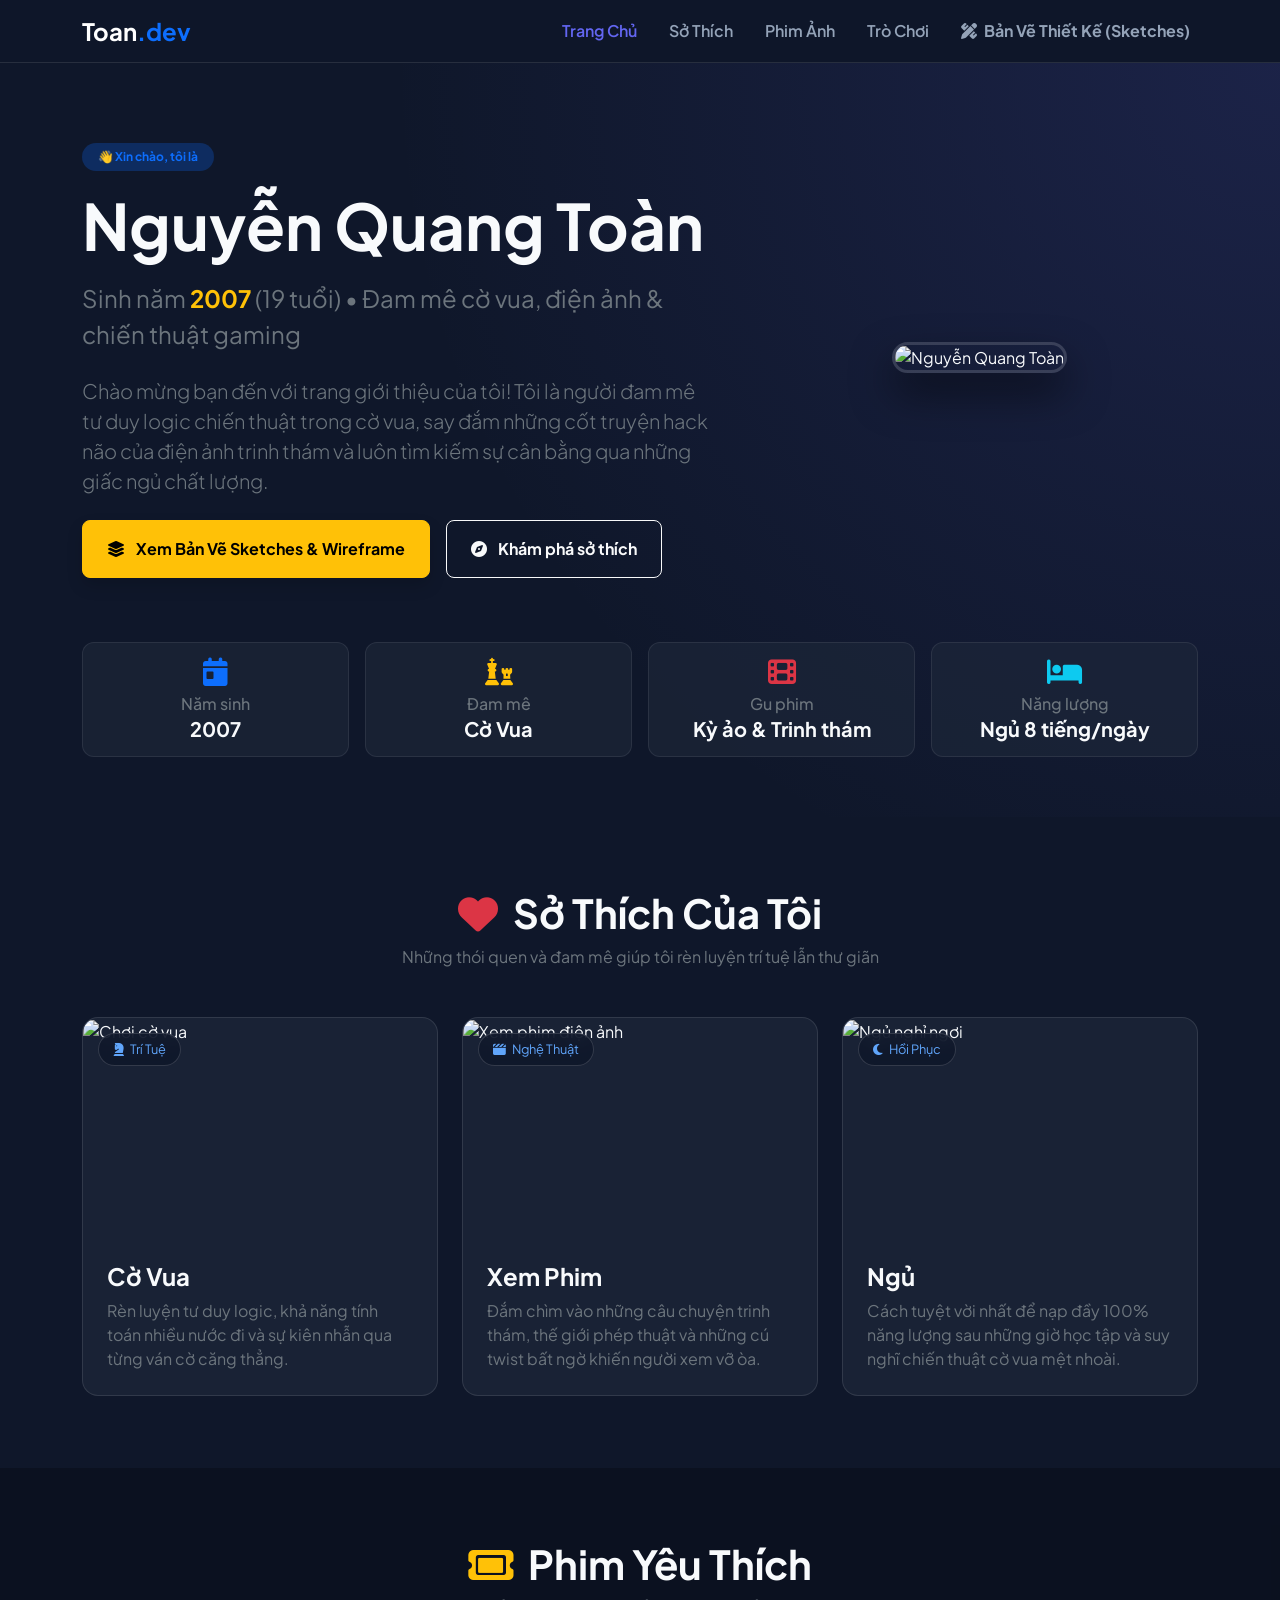
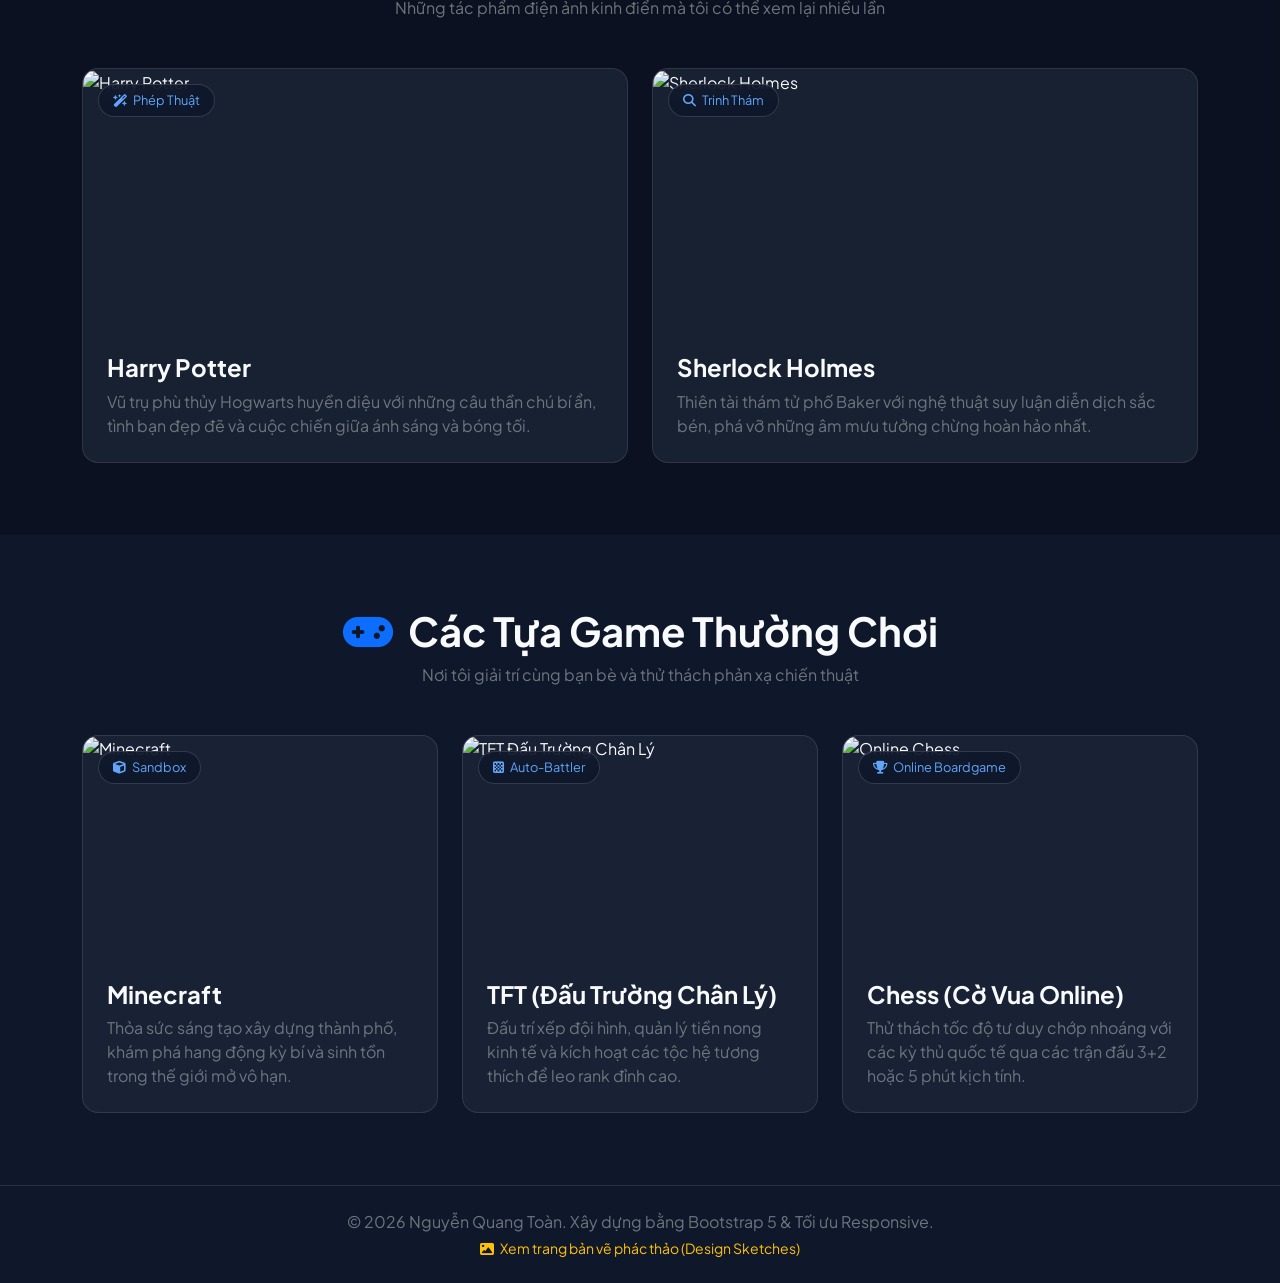
==== index.html @ f93c945f "nice nice" ====
<!DOCTYPE html>
<html lang="vi">
<head>
    <meta charset="UTF-8">
    <meta name="viewport" content="width=device-width, initial-scale=1.0">
    <title>Nguyễn Quang Toàn - Trang Chủ Giới Thiệu (Bootstrap 5)</title>
    <!-- Bootstrap 5.3 CSS -->
    <link href="https://cdn.jsdelivr.net/npm/bootstrap@5.3.2/dist/css/bootstrap.min.css" rel="stylesheet">
    <!-- Font Awesome Icons -->
    <link rel="stylesheet" href="https://cdnjs.cloudflare.com/ajax/libs/font-awesome/6.4.0/css/all.min.css">
    <!-- Google Fonts -->
    <link href="https://fonts.googleapis.com/css2?family=Plus+Jakarta+Sans:wght@400;500;600;700;800&display=swap" rel="stylesheet">
    <style>
        body {
            font-family: 'Plus Jakarta Sans', sans-serif;
            background-color: #0f172a;
            color: #f8fafc;
        }
        .navbar {
            backdrop-filter: blur(12px);
            background-color: rgba(15, 23, 42, 0.85);
            border-bottom: 1px solid rgba(255, 255, 255, 0.1);
        }
        .nav-link {
            color: #94a3b8 !important;
            font-weight: 600;
            transition: all 0.3s;
        }
        .nav-link:hover, .nav-link.active {
            color: #6366f1 !important;
        }
        .card-custom {
            background-color: rgba(30, 41, 59, 0.7);
            border: 1px solid rgba(255, 255, 255, 0.1);
            border-radius: 16px;
            transition: transform 0.3s, box-shadow 0.3s, border-color 0.3s;
            overflow: hidden;
            height: 100%;
        }
        .card-custom:hover {
            transform: translateY(-6px);
            box-shadow: 0 15px 30px rgba(99, 102, 241, 0.25);
            border-color: #6366f1;
        }
        .card-img-wrapper {
            height: 220px;
            overflow: hidden;
            position: relative;
        }
        .card-img-wrapper img {
            width: 100%;
            height: 100%;
            object-fit: cover;
            transition: transform 0.5s;
        }
        .card-custom:hover .card-img-wrapper img {
            transform: scale(1.1);
        }
        .badge-cat {
            position: absolute;
            top: 15px;
            left: 15px;
            background: rgba(15, 23, 42, 0.85);
            backdrop-filter: blur(8px);
            padding: 6px 14px;
            border-radius: 30px;
            font-size: 0.8rem;
            color: #60a5fa;
            border: 1px solid rgba(255, 255, 255, 0.15);
        }
        .hero-banner {
            padding: 80px 0 60px 0;
            background: radial-gradient(circle at top right, rgba(99, 102, 241, 0.15), transparent 60%);
        }
        .btn-custom {
            background: linear-gradient(135deg, #6366f1, #4f46e5);
            color: #fff;
            border: none;
            padding: 12px 28px;
            border-radius: 10px;
            font-weight: 600;
            transition: all 0.3s;
        }
        .btn-custom:hover {
            transform: translateY(-2px);
            box-shadow: 0 8px 20px rgba(99, 102, 241, 0.4);
            color: #fff;
        }
        .avatar-box {
            border-radius: 24px;
            overflow: hidden;
            box-shadow: 0 20px 40px rgba(0, 0, 0, 0.5);
            border: 3px solid rgba(255, 255, 255, 0.15);
        }
        .stat-badge {
            background-color: rgba(30, 41, 59, 0.6);
            border: 1px solid rgba(255, 255, 255, 0.08);
            border-radius: 12px;
            padding: 15px 20px;
        }
    </style>
</head>
<body>

    <!-- Bootstrap Navbar -->
    <nav class="navbar navbar-expand-lg navbar-dark sticky-top">
        <div class="container">
            <a class="navbar-brand fw-bold fs-4" href="index.html">Toan<span class="text-primary">.dev</span></a>
            <button class="navbar-toggler" type="button" data-bs-toggle="collapse" data-bs-target="#navContent">
                <span class="navbar-toggler-icon"></span>
            </button>
            <div class="collapse navbar-collapse" id="navContent">
                <ul class="navbar-nav ms-auto mb-2 mb-lg-0 gap-lg-3">
                    <li class="nav-item"><a class="nav-link active" href="index.html">Trang Chủ</a></li>
                    <li class="nav-item"><a class="nav-link" href="#hobbies">Sở Thích</a></li>
                    <li class="nav-item"><a class="nav-link" href="#movies">Phim Ảnh</a></li>
                    <li class="nav-item"><a class="nav-link" href="#games">Trò Chơi</a></li>
                    <li class="nav-item"><a class="nav-link text-warning fw-bold" href="landingpage.html"><i class="fa-solid fa-pen-ruler me-1"></i> Bản Vẽ Thiết Kế (Sketches)</a></li>
                </ul>
            </div>
        </div>
    </nav>

    <!-- Hero Section -->
    <header class="hero-banner">
        <div class="container">
            <div class="row align-items-center g-5">
                <div class="col-lg-7 text-center text-lg-start">
                    <span class="badge bg-primary bg-opacity-25 text-primary px-3 py-2 rounded-pill fw-bold mb-3 d-inline-block">
                        👋 Xin chào, tôi là
                    </span>
                    <h1 class="display-3 fw-bold mb-3">Nguyễn Quang Toàn</h1>
                    <p class="fs-4 text-secondary mb-4">Sinh năm <strong class="text-warning">2007</strong> (19 tuổi) • Đam mê cờ vua, điện ảnh & chiến thuật gaming</p>
                    <p class="lead text-secondary mb-4">
                        Chào mừng bạn đến với trang giới thiệu của tôi! Tôi là người đam mê tư duy logic chiến thuật trong cờ vua, say đắm những cốt truyện hack não của điện ảnh trinh thám và luôn tìm kiếm sự cân bằng qua những giấc ngủ chất lượng.
                    </p>
                    <div class="d-flex flex-wrap gap-3 justify-content-center justify-content-lg-start">
                        <a href="landingpage.html" class="btn btn-warning px-4 py-3 fw-bold rounded-3 shadow">
                            <i class="fa-solid fa-layer-group me-2"></i> Xem Bản Vẽ Sketches & Wireframe
                        </a>
                        <a href="#hobbies" class="btn btn-outline-light px-4 py-3 fw-bold rounded-3">
                            <i class="fa-solid fa-compass me-2"></i> Khám phá sở thích
                        </a>
                    </div>
                </div>
                <div class="col-lg-5 text-center">
                    <div class="avatar-box d-inline-block position-relative">
                        <img src="https://images.unsplash.com/photo-1534528741775-53994a69daeb?auto=format&fit=crop&w=600&q=80" alt="Nguyễn Quang Toàn" class="img-fluid" style="max-height: 420px; object-fit: cover;">
                    </div>
                </div>
            </div>

            <!-- Quick Stats Row -->
            <div class="row g-3 mt-5">
                <div class="col-6 col-md-3">
                    <div class="stat-badge text-center">
                        <i class="fa-solid fa-calendar-day fs-3 text-primary mb-2"></i>
                        <h6 class="text-secondary mb-1">Năm sinh</h6>
                        <h5 class="fw-bold mb-0">2007</h5>
                    </div>
                </div>
                <div class="col-6 col-md-3">
                    <div class="stat-badge text-center">
                        <i class="fa-solid fa-chess fs-3 text-warning mb-2"></i>
                        <h6 class="text-secondary mb-1">Đam mê</h6>
                        <h5 class="fw-bold mb-0">Cờ Vua</h5>
                    </div>
                </div>
                <div class="col-6 col-md-3">
                    <div class="stat-badge text-center">
                        <i class="fa-solid fa-film fs-3 text-danger mb-2"></i>
                        <h6 class="text-secondary mb-1">Gu phim</h6>
                        <h5 class="fw-bold mb-0">Kỳ ảo & Trinh thám</h5>
                    </div>
                </div>
                <div class="col-6 col-md-3">
                    <div class="stat-badge text-center">
                        <i class="fa-solid fa-bed fs-3 text-info mb-2"></i>
                        <h6 class="text-secondary mb-1">Năng lượng</h6>
                        <h5 class="fw-bold mb-0">Ngủ 8 tiếng/ngày</h5>
                    </div>
                </div>
            </div>
        </div>
    </header>

    <!-- Hobbies Section (Responsive Grid: 1 col on mobile, 3 cols on desktop) -->
    <section id="hobbies" class="py-5">
        <div class="container py-4">
            <div class="text-center mb-5">
                <h2 class="fw-bold display-6"><i class="fa-solid fa-heart text-danger me-2"></i> Sở Thích Của Tôi</h2>
                <p class="text-secondary">Những thói quen và đam mê giúp tôi rèn luyện trí tuệ lẫn thư giãn</p>
            </div>
            <div class="row g-4">
                <div class="col-md-4">
                    <div class="card-custom">
                        <div class="card-img-wrapper">
                            <img src="https://images.unsplash.com/photo-1529699211952-734e80c4d42b?auto=format&fit=crop&w=600&q=80" alt="Chơi cờ vua">
                            <span class="badge-cat"><i class="fa-solid fa-chess-knight me-1"></i> Trí Tuệ</span>
                        </div>
                        <div class="p-4">
                            <h4 class="fw-bold mb-2">Cờ Vua</h4>
                            <p class="text-secondary mb-0">Rèn luyện tư duy logic, khả năng tính toán nhiều nước đi và sự kiên nhẫn qua từng ván cờ căng thẳng.</p>
                        </div>
                    </div>
                </div>
                <div class="col-md-4">
                    <div class="card-custom">
                        <div class="card-img-wrapper">
                            <img src="https://images.unsplash.com/photo-1489599849927-2ee91cede3ba?auto=format&fit=crop&w=600&q=80" alt="Xem phim điện ảnh">
                            <span class="badge-cat"><i class="fa-solid fa-clapperboard me-1"></i> Nghệ Thuật</span>
                        </div>
                        <div class="p-4">
                            <h4 class="fw-bold mb-2">Xem Phim</h4>
                            <p class="text-secondary mb-0">Đắm chìm vào những câu chuyện trinh thám, thế giới phép thuật và những cú twist bất ngờ khiến người xem vỡ òa.</p>
                        </div>
                    </div>
                </div>
                <div class="col-md-4">
                    <div class="card-custom">
                        <div class="card-img-wrapper">
                            <img src="https://images.unsplash.com/photo-1541781774459-bb2af2f05b55?auto=format&fit=crop&w=600&q=80" alt="Ngủ nghỉ ngơi">
                            <span class="badge-cat"><i class="fa-solid fa-moon me-1"></i> Hồi Phục</span>
                        </div>
                        <div class="p-4">
                            <h4 class="fw-bold mb-2">Ngủ</h4>
                            <p class="text-secondary mb-0">Cách tuyệt vời nhất để nạp đầy 100% năng lượng sau những giờ học tập và suy nghĩ chiến thuật cờ vua mệt nhoài.</p>
                        </div>
                    </div>
                </div>
            </div>
        </div>
    </section>

    <!-- Movies Section -->
    <section id="movies" class="py-5 bg-black bg-opacity-25">
        <div class="container py-4">
            <div class="text-center mb-5">
                <h2 class="fw-bold display-6"><i class="fa-solid fa-ticket text-warning me-2"></i> Phim Yêu Thích</h2>
                <p class="text-secondary">Những tác phẩm điện ảnh kinh điển mà tôi có thể xem lại nhiều lần</p>
            </div>
            <div class="row g-4">
                <div class="col-md-6">
                    <div class="card-custom">
                        <div class="card-img-wrapper" style="height: 260px;">
                            <img src="https://images.unsplash.com/photo-1551269901-5c5e14c25df7?auto=format&fit=crop&w=700&q=80" alt="Harry Potter">
                            <span class="badge-cat"><i class="fa-solid fa-wand-magic-sparkles me-1"></i> Phép Thuật</span>
                        </div>
                        <div class="p-4">
                            <h4 class="fw-bold mb-2">Harry Potter</h4>
                            <p class="text-secondary mb-0">Vũ trụ phù thủy Hogwarts huyền diệu với những câu thần chú bí ẩn, tình bạn đẹp đẽ và cuộc chiến giữa ánh sáng và bóng tối.</p>
                        </div>
                    </div>
                </div>
                <div class="col-md-6">
                    <div class="card-custom">
                        <div class="card-img-wrapper" style="height: 260px;">
                            <img src="https://images.unsplash.com/photo-1509198397868-475647b2a1e5?auto=format&fit=crop&w=700&q=80" alt="Sherlock Holmes">
                            <span class="badge-cat"><i class="fa-solid fa-magnifying-glass me-1"></i> Trinh Thám</span>
                        </div>
                        <div class="p-4">
                            <h4 class="fw-bold mb-2">Sherlock Holmes</h4>
                            <p class="text-secondary mb-0">Thiên tài thám tử phố Baker với nghệ thuật suy luận diễn dịch sắc bén, phá vỡ những âm mưu tưởng chừng hoàn hảo nhất.</p>
                        </div>
                    </div>
                </div>
            </div>
        </div>
    </section>

    <!-- Games Section -->
    <section id="games" class="py-5">
        <div class="container py-4">
            <div class="text-center mb-5">
                <h2 class="fw-bold display-6"><i class="fa-solid fa-gamepad text-primary me-2"></i> Các Tựa Game Thường Chơi</h2>
                <p class="text-secondary">Nơi tôi giải trí cùng bạn bè và thử thách phản xạ chiến thuật</p>
            </div>
            <div class="row g-4">
                <div class="col-md-4">
                    <div class="card-custom">
                        <div class="card-img-wrapper">
                            <img src="https://images.unsplash.com/photo-1627856013091-fed6e4e30025?auto=format&fit=crop&w=600&q=80" alt="Minecraft">
                            <span class="badge-cat"><i class="fa-solid fa-cube me-1"></i> Sandbox</span>
                        </div>
                        <div class="p-4">
                            <h4 class="fw-bold mb-2">Minecraft</h4>
                            <p class="text-secondary mb-0">Thỏa sức sáng tạo xây dựng thành phố, khám phá hang động kỳ bí và sinh tồn trong thế giới mở vô hạn.</p>
                        </div>
                    </div>
                </div>
                <div class="col-md-4">
                    <div class="card-custom">
                        <div class="card-img-wrapper">
                            <img src="https://images.unsplash.com/photo-1542751371-adc38448a05e?auto=format&fit=crop&w=600&q=80" alt="TFT Đấu Trường Chân Lý">
                            <span class="badge-cat"><i class="fa-solid fa-chess-board me-1"></i> Auto-Battler</span>
                        </div>
                        <div class="p-4">
                            <h4 class="fw-bold mb-2">TFT (Đấu Trường Chân Lý)</h4>
                            <p class="text-secondary mb-0">Đấu trí xếp đội hình, quản lý tiền nong kinh tế và kích hoạt các tộc hệ tương thích để leo rank đỉnh cao.</p>
                        </div>
                    </div>
                </div>
                <div class="col-md-4">
                    <div class="card-custom">
                        <div class="card-img-wrapper">
                            <img src="https://images.unsplash.com/photo-1586165368502-1bad197a6461?auto=format&fit=crop&w=600&q=80" alt="Online Chess">
                            <span class="badge-cat"><i class="fa-solid fa-trophy me-1"></i> Online Boardgame</span>
                        </div>
                        <div class="p-4">
                            <h4 class="fw-bold mb-2">Chess (Cờ Vua Online)</h4>
                            <p class="text-secondary mb-0">Thử thách tốc độ tư duy chớp nhoáng với các kỳ thủ quốc tế qua các trận đấu 3+2 hoặc 5 phút kịch tính.</p>
                        </div>
                    </div>
                </div>
            </div>
        </div>
    </section>

    <!-- Footer -->
    <footer class="py-4 border-top border-secondary border-opacity-25 text-center text-secondary">
        <div class="container">
            <p class="mb-1">© 2026 Nguyễn Quang Toàn. Xây dựng bằng Bootstrap 5 & Tối ưu Responsive.</p>
            <p class="small mb-0"><a href="landingpage.html" class="text-warning text-decoration-none"><i class="fa-solid fa-image me-1"></i> Xem trang bản vẽ phác thảo (Design Sketches)</a></p>
        </div>
    </footer>

    <!-- Bootstrap 5 JS Bundle -->
    <script src="https://cdn.jsdelivr.net/npm/bootstrap@5.3.2/dist/js/bootstrap.bundle.min.js"></script>
</body>
</html>
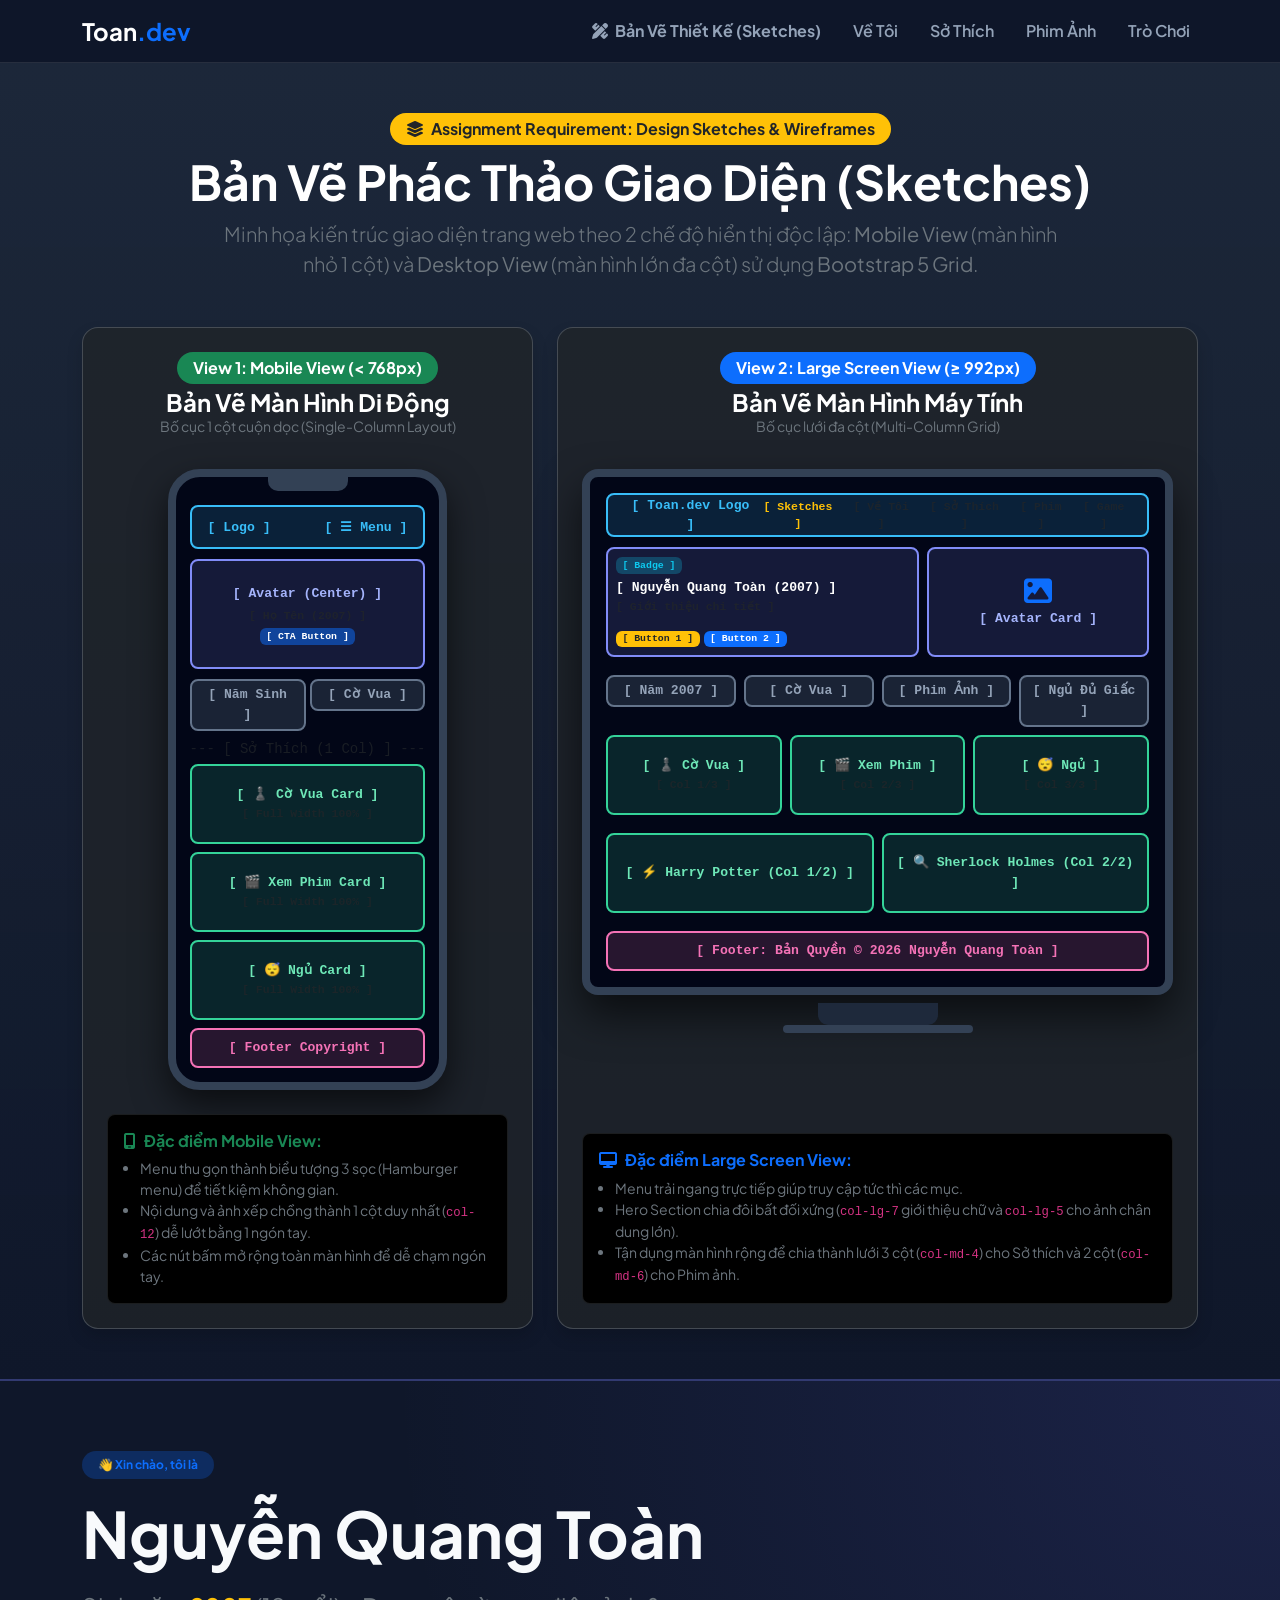
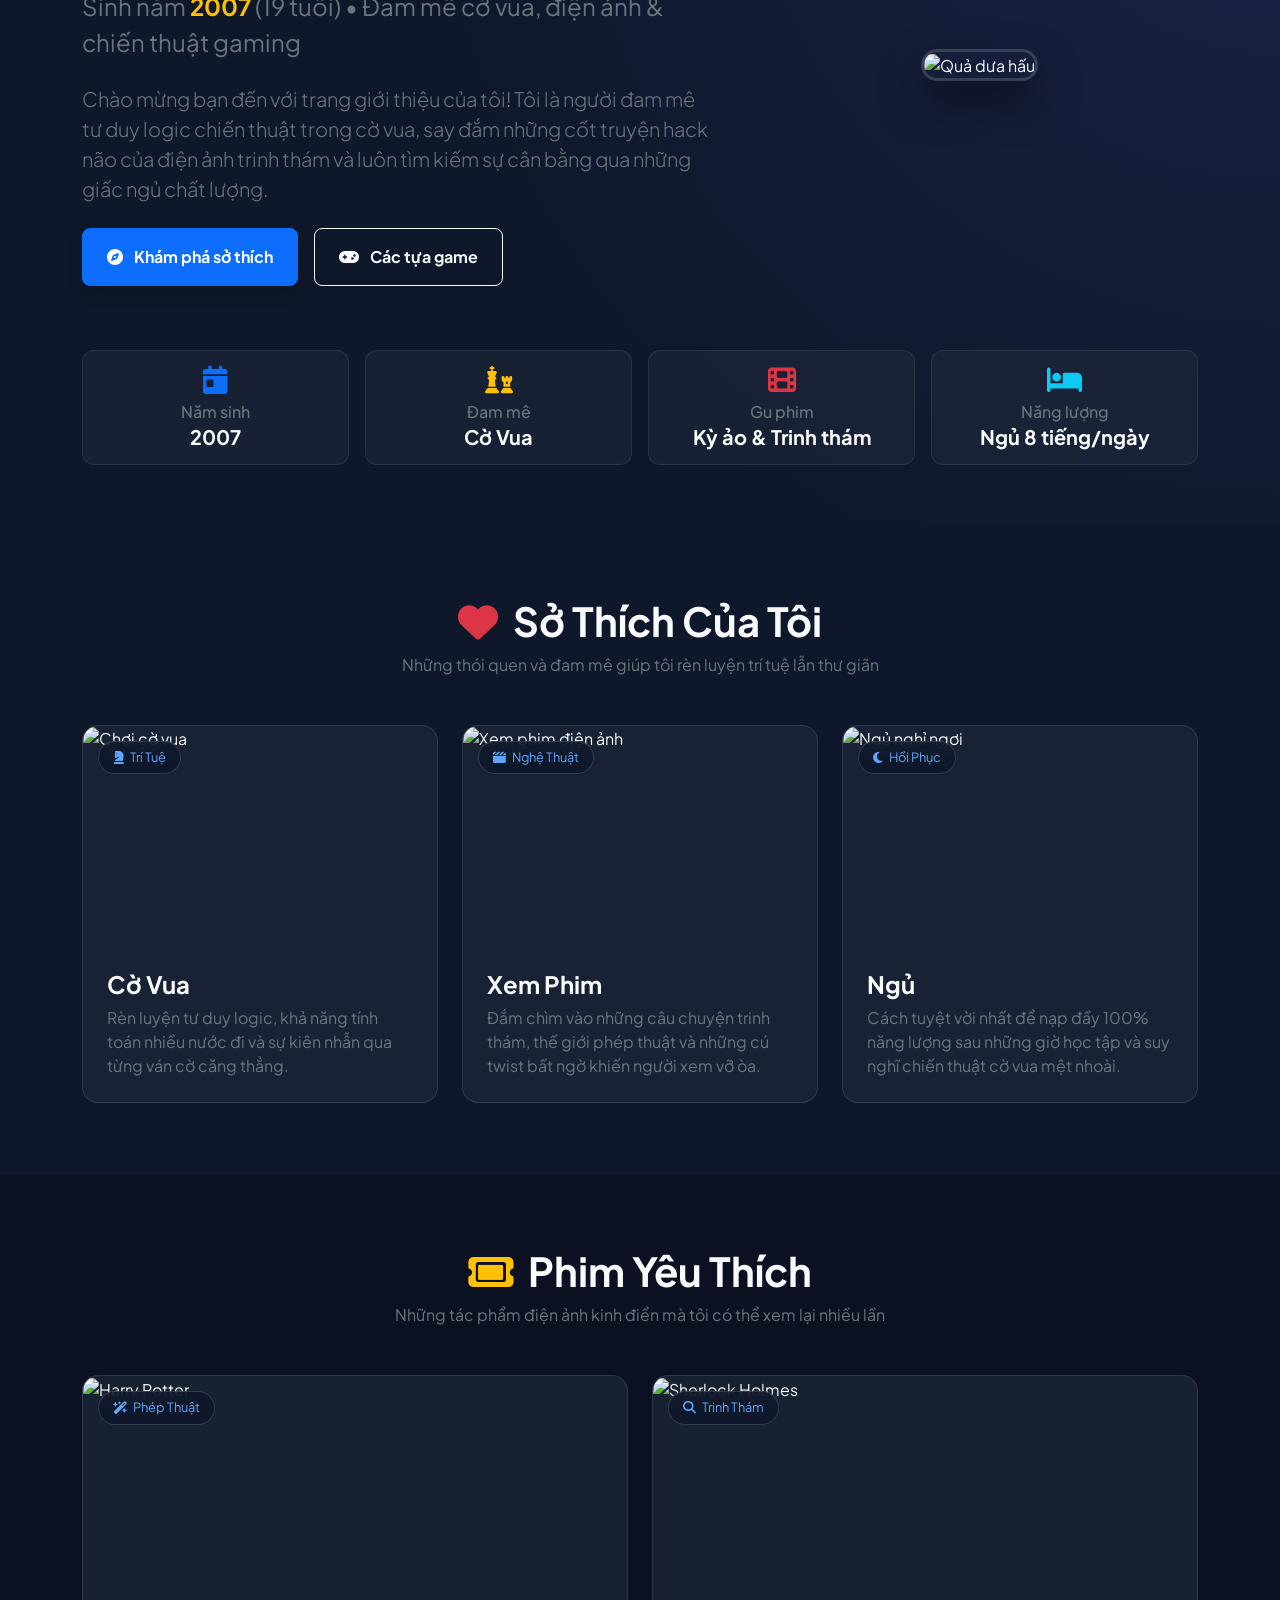
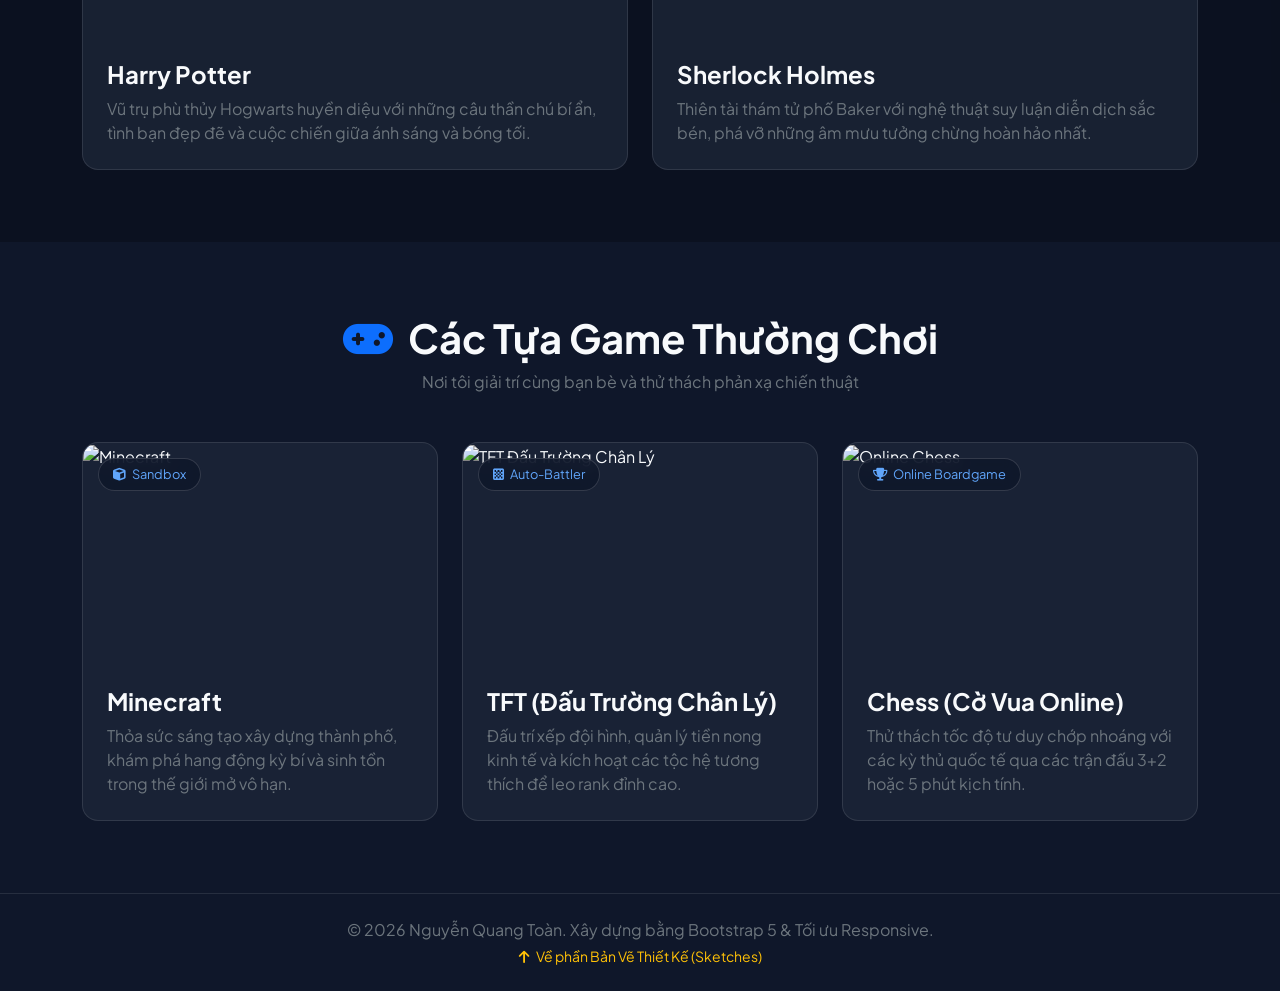
==== commit d564172a: "new new" ====
--- a/index.html
+++ b/index.html
@@ -3,19 +3,22 @@
 <head>
     <meta charset="UTF-8">
     <meta name="viewport" content="width=device-width, initial-scale=1.0">
-    <title>Nguyễn Quang Toàn - Trang Chủ Giới Thiệu (Bootstrap 5)</title>
+    <title>Nguyễn Quang Toàn - Portfolio & Bản Vẽ Thiết Kế (Bootstrap 5)</title>
     <!-- Bootstrap 5.3 CSS -->
     <link href="https://cdn.jsdelivr.net/npm/bootstrap@5.3.2/dist/css/bootstrap.min.css" rel="stylesheet">
     <!-- Font Awesome Icons -->
     <link rel="stylesheet" href="https://cdnjs.cloudflare.com/ajax/libs/font-awesome/6.4.0/css/all.min.css">
     <!-- Google Fonts -->
-    <link href="https://fonts.googleapis.com/css2?family=Plus+Jakarta+Sans:wght@400;500;600;700;800&display=swap" rel="stylesheet">
+    <link href="https://fonts.googleapis.com/css2?family=Plus+Jakarta+Sans:wght@400;500;600;700;800&family=Space+Mono:wght@400;700&display=swap" rel="stylesheet">
     <style>
         body {
             font-family: 'Plus Jakarta Sans', sans-serif;
             background-color: #0f172a;
             color: #f8fafc;
         }
+        .sketch-font {
+            font-family: 'Space Mono', monospace;
+        }
         .navbar {
             backdrop-filter: blur(12px);
             background-color: rgba(15, 23, 42, 0.85);
@@ -29,6 +32,104 @@
         .nav-link:hover, .nav-link.active {
             color: #6366f1 !important;
         }
+
+        /* ===== WIREFRAME / SKETCHES STYLES ===== */
+        .sketches-top-section {
+            background: linear-gradient(180deg, rgba(30, 41, 59, 0.9) 0%, rgba(15, 23, 42, 1) 100%);
+            border-bottom: 2px solid rgba(99, 102, 241, 0.3);
+            padding: 50px 0;
+        }
+        .wireframe-box {
+            border: 2px solid #64748b;
+            background-color: rgba(51, 65, 85, 0.5);
+            border-radius: 8px;
+            color: #94a3b8;
+            font-size: 0.82rem;
+            font-weight: 600;
+            display: flex;
+            align-items: center;
+            justify-content: center;
+            text-align: center;
+            padding: 10px;
+            margin-bottom: 10px;
+            position: relative;
+        }
+        .wireframe-box.header-box {
+            border-color: #38bdf8;
+            background-color: rgba(56, 189, 248, 0.15);
+            color: #38bdf8;
+            height: 44px;
+        }
+        .wireframe-box.hero-box {
+            border-color: #818cf8;
+            background-color: rgba(129, 140, 248, 0.15);
+            color: #a5b4fc;
+            height: 110px;
+        }
+        .wireframe-box.card-box {
+            border-color: #34d399;
+            background-color: rgba(52, 211, 153, 0.15);
+            color: #6ee7b7;
+            height: 80px;
+        }
+        .wireframe-box.footer-box {
+            border-color: #f472b6;
+            background-color: rgba(244, 114, 182, 0.15);
+            color: #f472b6;
+            height: 40px;
+        }
+        .device-mobile {
+            max-width: 320px;
+            margin: 0 auto;
+            border: 8px solid #334155;
+            border-radius: 32px;
+            padding: 14px;
+            background-color: #020617;
+            box-shadow: 0 15px 35px rgba(0,0,0,0.6);
+        }
+        .device-notch {
+            width: 80px;
+            height: 14px;
+            background-color: #334155;
+            border-radius: 0 0 10px 10px;
+            margin: -14px auto 14px auto;
+        }
+        .device-desktop {
+            border: 8px solid #334155;
+            border-radius: 16px;
+            padding: 16px;
+            background-color: #020617;
+            box-shadow: 0 20px 40px rgba(0,0,0,0.6);
+        }
+        .device-stand {
+            width: 120px;
+            height: 22px;
+            background-color: #1e293b;
+            margin: 0 auto;
+            border-radius: 0 0 10px 10px;
+        }
+        .device-base {
+            width: 190px;
+            height: 8px;
+            background-color: #334155;
+            margin: 0 auto 20px auto;
+            border-radius: 4px;
+        }
+        .badge-step {
+            width: 28px;
+            height: 28px;
+            border-radius: 50%;
+            background-color: #6366f1;
+            color: #fff;
+            display: inline-flex;
+            align-items: center;
+            justify-content: center;
+            font-weight: bold;
+            margin-right: 10px;
+            font-size: 0.85rem;
+        }
+
+        /* ===== MAIN PAGE STYLES ===== */
         .card-custom {
             background-color: rgba(30, 41, 59, 0.7);
             border: 1px solid rgba(255, 255, 255, 0.1);
@@ -69,22 +170,8 @@
             border: 1px solid rgba(255, 255, 255, 0.15);
         }
         .hero-banner {
-            padding: 80px 0 60px 0;
+            padding: 70px 0 60px 0;
             background: radial-gradient(circle at top right, rgba(99, 102, 241, 0.15), transparent 60%);
-        }
-        .btn-custom {
-            background: linear-gradient(135deg, #6366f1, #4f46e5);
-            color: #fff;
-            border: none;
-            padding: 12px 28px;
-            border-radius: 10px;
-            font-weight: 600;
-            transition: all 0.3s;
-        }
-        .btn-custom:hover {
-            transform: translateY(-2px);
-            box-shadow: 0 8px 20px rgba(99, 102, 241, 0.4);
-            color: #fff;
         }
         .avatar-box {
             border-radius: 24px;
@@ -105,24 +192,187 @@
     <!-- Bootstrap Navbar -->
     <nav class="navbar navbar-expand-lg navbar-dark sticky-top">
         <div class="container">
-            <a class="navbar-brand fw-bold fs-4" href="index.html">Toan<span class="text-primary">.dev</span></a>
+            <a class="navbar-brand fw-bold fs-4" href="#top">Toan<span class="text-primary">.dev</span></a>
             <button class="navbar-toggler" type="button" data-bs-toggle="collapse" data-bs-target="#navContent">
                 <span class="navbar-toggler-icon"></span>
             </button>
             <div class="collapse navbar-collapse" id="navContent">
                 <ul class="navbar-nav ms-auto mb-2 mb-lg-0 gap-lg-3">
-                    <li class="nav-item"><a class="nav-link active" href="index.html">Trang Chủ</a></li>
+                    <li class="nav-item"><a class="nav-link text-warning fw-bold" href="#sketches"><i class="fa-solid fa-pen-ruler me-1"></i> Bản Vẽ Thiết Kế (Sketches)</a></li>
+                    <li class="nav-item"><a class="nav-link" href="#about">Về Tôi</a></li>
                     <li class="nav-item"><a class="nav-link" href="#hobbies">Sở Thích</a></li>
                     <li class="nav-item"><a class="nav-link" href="#movies">Phim Ảnh</a></li>
                     <li class="nav-item"><a class="nav-link" href="#games">Trò Chơi</a></li>
-                    <li class="nav-item"><a class="nav-link text-warning fw-bold" href="landingpage.html"><i class="fa-solid fa-pen-ruler me-1"></i> Bản Vẽ Thiết Kế (Sketches)</a></li>
                 </ul>
             </div>
         </div>
     </nav>
 
-    <!-- Hero Section -->
-    <header class="hero-banner">
+    <!-- ========================================== -->
+    <!-- BẢN VẼ THIẾT KẾ (SKETCHES & WIREFRAMES) Ở NGAY ĐẦU TRANG -->
+    <!-- ========================================== -->
+    <section id="sketches" class="sketches-top-section">
+        <div class="container">
+            <div class="text-center mb-5">
+                <span class="badge bg-warning text-dark px-3 py-2 rounded-pill fw-bold mb-2 fs-6">
+                    <i class="fa-solid fa-layer-group me-1"></i> Assignment Requirement: Design Sketches & Wireframes
+                </span>
+                <h2 class="display-5 fw-bold text-white">Bản Vẽ Phác Thảo Giao Diện (Sketches)</h2>
+                <p class="lead text-secondary mx-auto" style="max-width: 850px;">
+                    Minh họa kiến trúc giao diện trang web theo 2 chế độ hiển thị độc lập: <strong>Mobile View</strong> (màn hình nhỏ 1 cột) và <strong>Desktop View</strong> (màn hình lớn đa cột) sử dụng <strong>Bootstrap 5 Grid</strong>.
+                </p>
+            </div>
+
+            <div class="row g-4 align-items-stretch">
+                <!-- 1. BẢN VẼ MOBILE VIEW -->
+                <div class="col-lg-5">
+                    <div class="card h-100 bg-dark bg-opacity-75 border-secondary border-opacity-50 p-4 rounded-4 shadow">
+                        <div class="text-center mb-3">
+                            <span class="badge bg-success px-3 py-2 rounded-pill fs-6 mb-1">View 1: Mobile View (&lt; 768px)</span>
+                            <h4 class="fw-bold text-white mb-0">Bản Vẽ Màn Hình Di Động</h4>
+                            <p class="text-secondary small mb-3">Bố cục 1 cột cuộn dọc (Single-Column Layout)</p>
+                        </div>
+
+                        <!-- Mobile Device Wireframe -->
+                        <div class="device-mobile sketch-font mb-4">
+                            <div class="device-notch"></div>
+                            
+                            <div class="wireframe-box header-box justify-content-between px-3">
+                                <span>[ Logo ]</span>
+                                <span>[ ☰ Menu ]</span>
+                            </div>
+
+                            <div class="wireframe-box hero-box flex-column justify-content-center">
+                                <div class="fw-bold mb-1">[ Avatar (Center) ]</div>
+                                <div class="small text-muted mb-1">[ Họ Tên (2007) ]</div>
+                                <span class="badge bg-primary bg-opacity-50">[ CTA Button ]</span>
+                            </div>
+
+                            <div class="row g-1 mb-2">
+                                <div class="col-6"><div class="wireframe-box mb-0 py-1">[ Năm Sinh ]</div></div>
+                                <div class="col-6"><div class="wireframe-box mb-0 py-1">[ Cờ Vua ]</div></div>
+                            </div>
+
+                            <div class="text-center text-muted small my-1">--- [ Sở Thích (1 Col) ] ---</div>
+
+                            <div class="wireframe-box card-box flex-column mb-2">
+                                <div class="fw-bold">[ ♟️ Cờ Vua Card ]</div>
+                                <div class="small text-muted">[ Full Width 100% ]</div>
+                            </div>
+
+                            <div class="wireframe-box card-box flex-column mb-2">
+                                <div class="fw-bold">[ 🎬 Xem Phim Card ]</div>
+                                <div class="small text-muted">[ Full Width 100% ]</div>
+                            </div>
+
+                            <div class="wireframe-box card-box flex-column mb-2">
+                                <div class="fw-bold">[ 😴 Ngủ Card ]</div>
+                                <div class="small text-muted">[ Full Width 100% ]</div>
+                            </div>
+
+                            <div class="wireframe-box footer-box mt-2 mb-0">
+                                <span>[ Footer Copyright ]</span>
+                            </div>
+                        </div>
+
+                        <!-- Mobile View Notes -->
+                        <div class="bg-black bg-opacity-40 p-3 rounded-3 mt-auto border border-secondary border-opacity-25">
+                            <h6 class="fw-bold text-success mb-2"><i class="fa-solid fa-mobile-screen me-2"></i>Đặc điểm Mobile View:</h6>
+                            <ul class="text-secondary small mb-0 ps-3">
+                                <li>Menu thu gọn thành biểu tượng 3 sọc (Hamburger menu) để tiết kiệm không gian.</li>
+                                <li>Nội dung và ảnh xếp chồng thành 1 cột duy nhất (<code>col-12</code>) dễ lướt bằng 1 ngón tay.</li>
+                                <li>Các nút bấm mở rộng toàn màn hình để dễ chạm ngón tay.</li>
+                            </ul>
+                        </div>
+                    </div>
+                </div>
+
+                <!-- 2. BẢN VẼ DESKTOP / LARGE SCREEN VIEW -->
+                <div class="col-lg-7">
+                    <div class="card h-100 bg-dark bg-opacity-75 border-secondary border-opacity-50 p-4 rounded-4 shadow">
+                        <div class="text-center mb-3">
+                            <span class="badge bg-primary px-3 py-2 rounded-pill fs-6 mb-1">View 2: Large Screen View (&ge; 992px)</span>
+                            <h4 class="fw-bold text-white mb-0">Bản Vẽ Màn Hình Máy Tính</h4>
+                            <p class="text-secondary small mb-3">Bố cục lưới đa cột (Multi-Column Grid)</p>
+                        </div>
+
+                        <!-- Desktop Device Wireframe -->
+                        <div class="device-desktop sketch-font mb-2">
+                            <div class="wireframe-box header-box justify-content-between px-3">
+                                <span class="fw-bold">[ Toan.dev Logo ]</span>
+                                <div class="d-flex gap-2 text-muted small">
+                                    <span class="text-warning">[ Sketches ]</span>
+                                    <span>[ Về Tôi ]</span>
+                                    <span>[ Sở Thích ]</span>
+                                    <span>[ Phim ]</span>
+                                    <span>[ Game ]</span>
+                                </div>
+                            </div>
+
+                            <div class="row g-2 mb-2">
+                                <div class="col-7">
+                                    <div class="wireframe-box hero-box flex-column align-items-start text-start p-2">
+                                        <div class="badge bg-info bg-opacity-25 text-info mb-1">[ Badge ]</div>
+                                        <div class="fw-bold text-white">[ Nguyễn Quang Toàn (2007) ]</div>
+                                        <div class="small text-muted">[ Giới thiệu chi tiết ]</div>
+                                        <div class="d-flex gap-1 mt-auto">
+                                            <span class="badge bg-warning text-dark">[ Button 1 ]</span>
+                                            <span class="badge bg-primary">[ Button 2 ]</span>
+                                        </div>
+                                    </div>
+                                </div>
+                                <div class="col-5">
+                                    <div class="wireframe-box hero-box flex-column justify-content-center">
+                                        <i class="fa-solid fa-image fs-3 mb-1 text-primary"></i>
+                                        <span class="fw-bold">[ Avatar Card ]</span>
+                                    </div>
+                                </div>
+                            </div>
+
+                            <div class="row g-2 mb-2">
+                                <div class="col-3"><div class="wireframe-box mb-0 py-1">[ Năm 2007 ]</div></div>
+                                <div class="col-3"><div class="wireframe-box mb-0 py-1">[ Cờ Vua ]</div></div>
+                                <div class="col-3"><div class="wireframe-box mb-0 py-1">[ Phim Ảnh ]</div></div>
+                                <div class="col-3"><div class="wireframe-box mb-0 py-1">[ Ngủ Đủ Giấc ]</div></div>
+                            </div>
+
+                            <div class="row g-2 mb-2">
+                                <div class="col-4"><div class="wireframe-box card-box flex-column"><span class="fw-bold">[ ♟️ Cờ Vua ]</span><span class="small text-muted">[ Col 1/3 ]</span></div></div>
+                                <div class="col-4"><div class="wireframe-box card-box flex-column"><span class="fw-bold">[ 🎬 Xem Phim ]</span><span class="small text-muted">[ Col 2/3 ]</span></div></div>
+                                <div class="col-4"><div class="wireframe-box card-box flex-column"><span class="fw-bold">[ 😴 Ngủ ]</span><span class="small text-muted">[ Col 3/3 ]</span></div></div>
+                            </div>
+
+                            <div class="row g-2 mb-2">
+                                <div class="col-6"><div class="wireframe-box card-box flex-column"><span class="fw-bold">[ ⚡ Harry Potter (Col 1/2) ]</span></div></div>
+                                <div class="col-6"><div class="wireframe-box card-box flex-column"><span class="fw-bold">[ 🔍 Sherlock Holmes (Col 2/2) ]</span></div></div>
+                            </div>
+
+                            <div class="wireframe-box footer-box mb-0">
+                                <span>[ Footer: Bản Quyền © 2026 Nguyễn Quang Toàn ]</span>
+                            </div>
+                        </div>
+                        <div class="device-stand"></div>
+                        <div class="device-base"></div>
+
+                        <!-- Desktop View Notes -->
+                        <div class="bg-black bg-opacity-40 p-3 rounded-3 mt-auto border border-secondary border-opacity-25">
+                            <h6 class="fw-bold text-primary mb-2"><i class="fa-solid fa-desktop me-2"></i>Đặc điểm Large Screen View:</h6>
+                            <ul class="text-secondary small mb-0 ps-3">
+                                <li>Menu trải ngang trực tiếp giúp truy cập tức thì các mục.</li>
+                                <li>Hero Section chia đôi bất đối xứng (<code>col-lg-7</code> giới thiệu chữ và <code>col-lg-5</code> cho ảnh chân dung lớn).</li>
+                                <li>Tận dụng màn hình rộng để chia thành lưới 3 cột (<code>col-md-4</code>) cho Sở thích và 2 cột (<code>col-md-6</code>) cho Phim ảnh.</li>
+                            </ul>
+                        </div>
+                    </div>
+                </div>
+            </div>
+        </div>
+    </section>
+
+    <!-- ========================================== -->
+    <!-- HERO SECTION: NGUYỄN QUANG TOÀN (2007) -->
+    <!-- ========================================== -->
+    <header id="about" class="hero-banner">
         <div class="container">
             <div class="row align-items-center g-5">
                 <div class="col-lg-7 text-center text-lg-start">
@@ -135,17 +385,17 @@
                         Chào mừng bạn đến với trang giới thiệu của tôi! Tôi là người đam mê tư duy logic chiến thuật trong cờ vua, say đắm những cốt truyện hack não của điện ảnh trinh thám và luôn tìm kiếm sự cân bằng qua những giấc ngủ chất lượng.
                     </p>
                     <div class="d-flex flex-wrap gap-3 justify-content-center justify-content-lg-start">
-                        <a href="landingpage.html" class="btn btn-warning px-4 py-3 fw-bold rounded-3 shadow">
-                            <i class="fa-solid fa-layer-group me-2"></i> Xem Bản Vẽ Sketches & Wireframe
-                        </a>
-                        <a href="#hobbies" class="btn btn-outline-light px-4 py-3 fw-bold rounded-3">
+                        <a href="#hobbies" class="btn btn-primary px-4 py-3 fw-bold rounded-3 shadow">
                             <i class="fa-solid fa-compass me-2"></i> Khám phá sở thích
                         </a>
+                        <a href="#games" class="btn btn-outline-light px-4 py-3 fw-bold rounded-3">
+                            <i class="fa-solid fa-gamepad me-2"></i> Các tựa game
+                        </a>
                     </div>
                 </div>
                 <div class="col-lg-5 text-center">
                     <div class="avatar-box d-inline-block position-relative">
-                        <img src="https://images.unsplash.com/photo-1534528741775-53994a69daeb?auto=format&fit=crop&w=600&q=80" alt="Nguyễn Quang Toàn" class="img-fluid" style="max-height: 420px; object-fit: cover;">
+                        <img src="https://images.unsplash.com/photo-1587049352846-4a222e784d38?auto=format&fit=crop&w=600&q=80" alt="Quả dưa hấu" class="img-fluid" style="max-height: 400px; object-fit: cover;">
                     </div>
                 </div>
             </div>
@@ -320,7 +570,7 @@
     <footer class="py-4 border-top border-secondary border-opacity-25 text-center text-secondary">
         <div class="container">
             <p class="mb-1">© 2026 Nguyễn Quang Toàn. Xây dựng bằng Bootstrap 5 & Tối ưu Responsive.</p>
-            <p class="small mb-0"><a href="landingpage.html" class="text-warning text-decoration-none"><i class="fa-solid fa-image me-1"></i> Xem trang bản vẽ phác thảo (Design Sketches)</a></p>
+            <p class="small mb-0"><a href="#sketches" class="text-warning text-decoration-none"><i class="fa-solid fa-arrow-up me-1"></i> Về phần Bản Vẽ Thiết Kế (Sketches)</a></p>
         </div>
     </footer>
 
